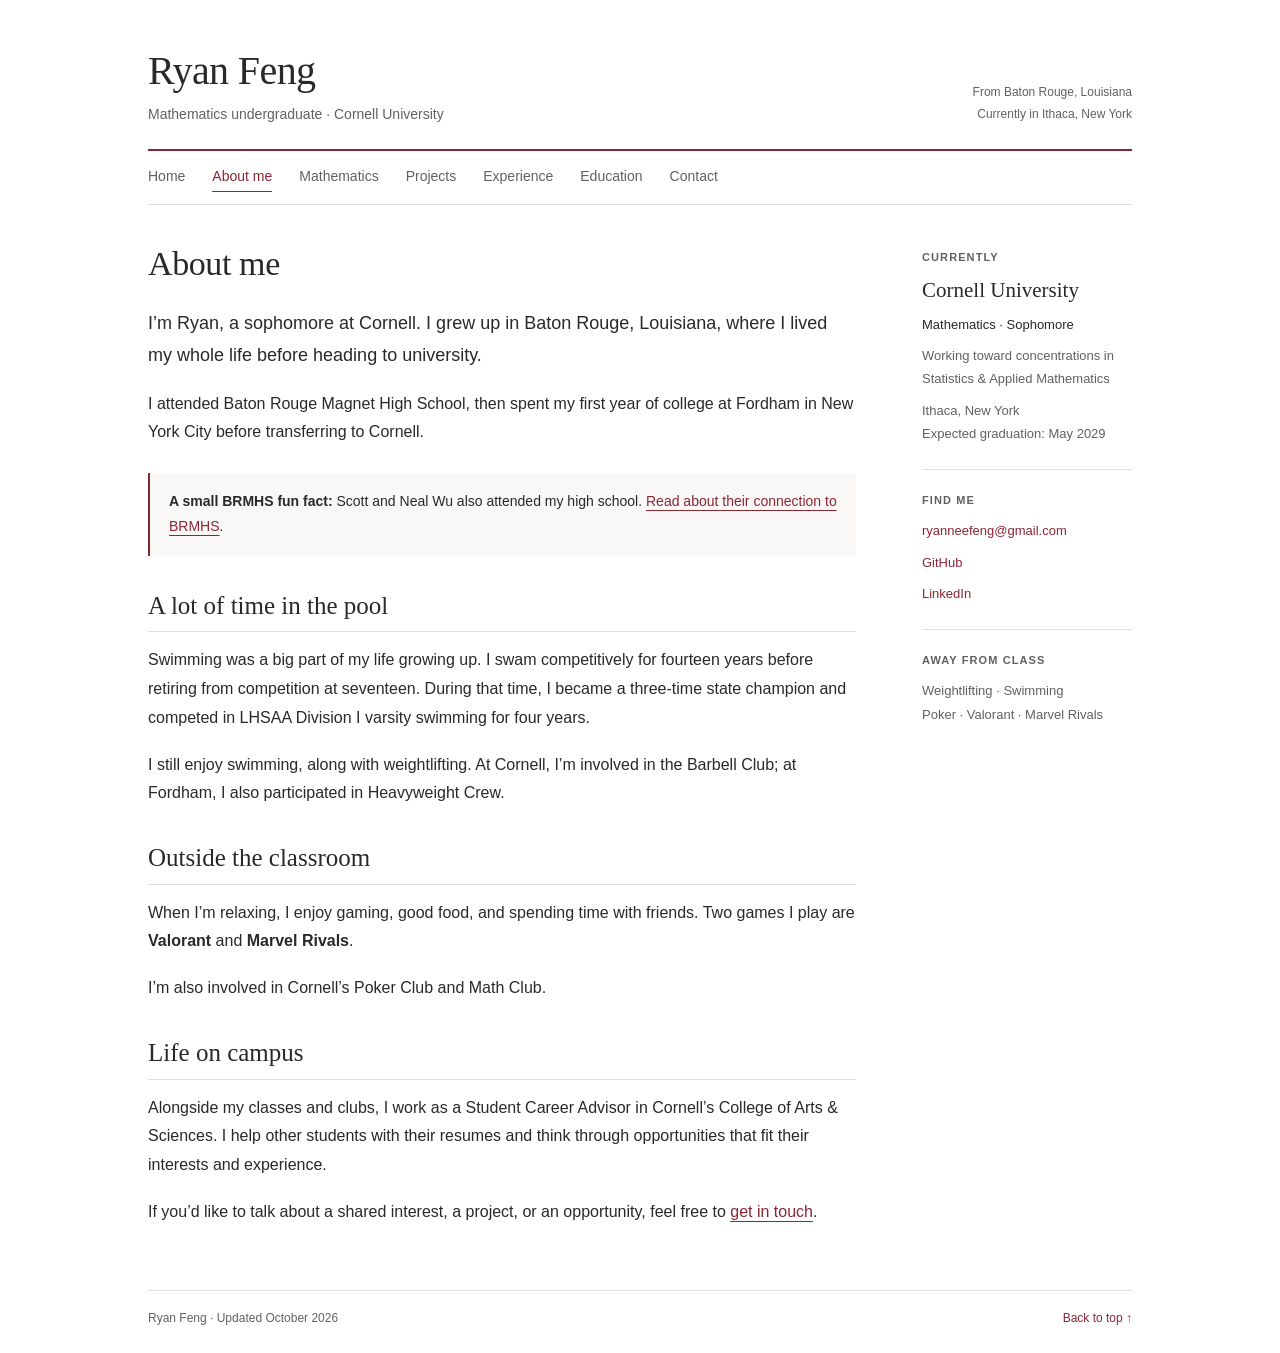
==== about.html @ 50cedf1b "Add files via upload" ====
<!doctype html>
<html lang="en">
<head>
  <meta charset="utf-8">
  <meta name="viewport" content="width=device-width, initial-scale=1">
  <meta name="description" content="Ryan Feng on growing up in Baton Rouge, competitive swimming, weightlifting, gaming, and life at Cornell.">
  <meta name="theme-color" content="#8b2635">
  <title>About me | Ryan Feng</title>
  <link rel="stylesheet" href="styles.css">
</head>
<body>
  <a class="skip-link" href="#main">Skip to content</a>
  <div class="site" id="top">
    <header class="site-header">
      <div>
        <a class="brand" href="index.html">Ryan Feng</a>
        <p class="affiliation">Mathematics undergraduate · Cornell University</p>
      </div>
      <p class="header-note">From Baton Rouge, Louisiana<br>Currently in Ithaca, New York</p>
    </header>
    <nav class="main-nav" aria-label="Main navigation">
        <a href="index.html">Home</a>
        <a href="about.html" aria-current="page">About me</a>
        <a href="mathematics.html">Mathematics</a>
        <a href="projects.html">Projects</a>
        <a href="experience.html">Experience</a>
        <a href="education.html">Education</a>
        <a href="contact.html">Contact</a>
    </nav>
    <div class="page-layout">
      <main id="main">
        <h1>About me</h1>
        <p class="lead">I’m Ryan, a sophomore at Cornell. I grew up in Baton Rouge, Louisiana, where I lived my whole life before heading to university.</p>
        <p>I attended Baton Rouge Magnet High School, then spent my first year of college at Fordham in New York City before transferring to Cornell.</p>
        <div class="note"><p><strong>A small BRMHS fun fact:</strong> Scott and Neal Wu also attended my high school. <a href="https://www.businessreport.com/news-roundup-baton-rouge-magnet-high-student-honored-for-winning-national-math-competition-convergys-set-to-hire-150-in-baton-rouge-downtown-traffic-shifting-for-north-boulevard-project/">Read about their connection to BRMHS</a>.</p></div>
        <h2>A lot of time in the pool</h2>
        <p>Swimming was a big part of my life growing up. I swam competitively for fourteen years before retiring from competition at seventeen. During that time, I became a three-time state champion and competed in LHSAA Division I varsity swimming for four years.</p>
        <p>I still enjoy swimming, along with weightlifting. At Cornell, I’m involved in the Barbell Club; at Fordham, I also participated in Heavyweight Crew.</p>
        <h2>Outside the classroom</h2>
        <p>When I’m relaxing, I enjoy gaming, good food, and spending time with friends. Two games I play are <strong>Valorant</strong> and <strong>Marvel Rivals</strong>.</p>
        <p>I’m also involved in Cornell’s Poker Club and Math Club.</p>
        <h2>Life on campus</h2>
        <p>Alongside my classes and clubs, I work as a Student Career Advisor in Cornell’s College of Arts &amp; Sciences. I help other students with their resumes and think through opportunities that fit their interests and experience.</p>
        <p>If you’d like to talk about a shared interest, a project, or an opportunity, feel free to <a href="contact.html">get in touch</a>.</p>
      </main>
      <aside class="sidebar" aria-label="Profile and contact details">
        <div class="sidebar-block">
          <p class="eyebrow">Currently</p>
          <p class="sidebar-title">Cornell University</p>
          <p>Mathematics · Sophomore</p>
          <p class="quiet">Working toward concentrations in Statistics &amp; Applied Mathematics</p>
          <p class="quiet">Ithaca, New York<br>Expected graduation: May 2029</p>
        </div>
        <div class="sidebar-block">
          <p class="eyebrow">Find me</p>
          <ul class="sidebar-links">
            <li><a href="mailto:ryanneefeng@gmail.com">ryanneefeng@gmail.com</a></li>
            <li><a href="https://github.com/ryanneefeng">GitHub</a></li>
            <li><a href="https://www.linkedin.com/in/ryanneefeng">LinkedIn</a></li>
          </ul>
        </div>
        <div class="sidebar-block">
          <p class="eyebrow">Away from class</p>
          <p class="quiet">Weightlifting · Swimming<br>Poker · Valorant · Marvel Rivals</p>
        </div>
      </aside>
    </div>
    <footer class="site-footer">
      <span>Ryan Feng · Updated October 2026</span>
      <a href="#top">Back to top ↑</a>
    </footer>
  </div>
</body>
</html>
---- styles.css ----
/* Shared styles for Ryan Feng's personal website. */
:root {
  --ink: #292929;
  --muted: #616161;
  --accent: #8b2635;
  --line: #e2dedb;
  --soft: #faf8f6;
  --serif: Georgia, "Times New Roman", serif;
  --sans: -apple-system, BlinkMacSystemFont, "Segoe UI", Roboto, Helvetica, Arial, sans-serif;
}

* { box-sizing: border-box; }
html { scroll-behavior: smooth; }
body { margin: 0; background: #fff; color: var(--ink); font: 16px/1.8 var(--sans); }
a { color: var(--accent); text-underline-offset: 4px; }
a:hover { text-decoration-thickness: 2px; }
a:focus-visible { outline: 2px solid var(--accent); outline-offset: 5px; }
::selection { background: #f1dce0; }
.skip-link { position: absolute; top: -80px; left: 18px; background: white; padding: 8px 14px; }
.skip-link:focus { top: 12px; z-index: 10; }
.site { max-width: 1080px; margin: 0 auto; padding: 48px 48px 24px; }
.site-header { display: flex; justify-content: space-between; align-items: flex-end; gap: 25px; padding-bottom: 22px; border-bottom: 2px solid var(--accent); }
.brand { font: 400 40px/1.15 var(--serif); color: var(--ink); text-decoration: none; letter-spacing: -.6px; }
.brand:hover { text-decoration: none; color: var(--accent); }
.affiliation { margin: 8px 0 0; color: var(--muted); font-size: 14px; }
.header-note { margin: 0 0 2px; color: var(--muted); font-size: 12px; text-align: right; }
.main-nav { display: flex; flex-wrap: wrap; gap: 8px 27px; padding: 13px 0; border-bottom: 1px solid var(--line); margin-bottom: 38px; }
.main-nav a { color: var(--muted); text-decoration: none; font-size: 14px; padding: 0 0 2px; }
.main-nav a:hover { color: var(--accent); }
.main-nav a[aria-current="page"] { color: var(--accent); box-shadow: 0 1px 0 var(--accent); }
.page-layout { display: grid; grid-template-columns: minmax(0, 1fr) 210px; gap: 66px; align-items: start; }
main { min-width: 0; }
h1 { font: 400 34px/1.25 var(--serif); letter-spacing: -.4px; margin: 0 0 21px; }
h2 { font: 400 25px/1.3 var(--serif); margin: 34px 0 14px; padding-bottom: 9px; border-bottom: 1px solid var(--line); }
h3 { font-size: 16px; line-height: 1.5; margin: 18px 0 6px; font-weight: 600; }
p { margin: 0 0 18px; }
strong { font-weight: 600; }
.lead { font-size: 18px; line-height: 1.8; }
.page-intro { color: var(--muted); }
.eyebrow { color: var(--muted); font-size: 11px; font-weight: 600; text-transform: uppercase; letter-spacing: .1em; margin: 0 0 10px; }
.sidebar { position: sticky; top: 28px; padding-top: 5px; font-size: 13px; }
.sidebar-block + .sidebar-block { margin-top: 24px; padding-top: 21px; border-top: 1px solid var(--line); }
.sidebar p { margin-bottom: 8px; }
.sidebar-title { font: 400 21px/1.35 var(--serif); }
.quiet { color: var(--muted); }
.sidebar-links { list-style: none; padding: 0; margin: 0; }
.sidebar-links li { margin: 0 0 8px; }
.sidebar-links a { overflow-wrap: anywhere; text-decoration: none; }
.sidebar-links a:hover { text-decoration: underline; }
.note { margin: 26px 0; padding: 16px 19px; border-left: 2px solid var(--accent); background: var(--soft); font-size: 14px; }
.note p:last-child { margin-bottom: 0; }
.explore { list-style: none; padding: 0; margin: 24px 0 0; }
.explore li { padding: 17px 0; border-top: 1px solid var(--line); }
.explore a { font-size: 16px; font-weight: 600; text-decoration: none; }
.explore a:hover { text-decoration: underline; }
.explore p { margin: 4px 0 0; color: var(--muted); font-size: 14px; }
.small { font-size: 13px; color: var(--muted); }
.entry + .entry { margin-top: 38px; }
.entry-header { display: flex; justify-content: space-between; align-items: baseline; flex-wrap: wrap; gap: 3px 18px; }
.entry-header h2 { margin: 0; padding: 0; border: none; }
.entry-date { font-size: 12px; color: var(--muted); white-space: nowrap; font-variant-numeric: tabular-nums; }
.entry-meta { font-size: 13px; color: var(--muted); margin: 7px 0 15px; }
.entry-list { padding-left: 21px; margin: 10px 0 19px; }
.entry-list li { margin-bottom: 10px; padding-left: 3px; }
.project-link { display: inline-block; font-size: 14px; margin-top: 2px; }
.topic-list { margin: 0; }
.topic-list dt { margin-top: 23px; font-weight: 600; }
.topic-list dd { margin: 6px 0 0; }
.course-list { list-style: none; padding: 0; margin: 14px 0 24px; }
.course-list li { display: flex; gap: 17px; margin: 8px 0; font-size: 14px; }
.course-code { flex: 0 0 86px; color: var(--muted); font-size: 12px; padding-top: 3px; font-variant-numeric: tabular-nums; }
.contact-options { margin: 25px 0; }
.contact-option { border-top: 1px solid var(--line); padding: 17px 0; }
.contact-option h2 { font: 600 15px/1.5 var(--sans); margin: 0 0 6px; padding: 0; border: 0; }
.contact-option p { margin: 0; overflow-wrap: anywhere; }
.site-footer { display: flex; justify-content: space-between; flex-wrap: wrap; gap: 10px; margin-top: 45px; padding: 17px 0 0; border-top: 1px solid var(--line); color: var(--muted); font-size: 12px; }
.site-footer a { text-decoration: none; }

@media (max-width: 850px) {
  .site { padding: 34px 29px 22px; }
  .page-layout { grid-template-columns: minmax(0, 1fr) 190px; gap: 35px; }
  .header-note { display: none; }
  .main-nav { gap: 9px 23px; }
}

@media (max-width: 650px) {
  .site { padding: 27px 22px 20px; }
  .brand { font-size: 34px; }
  .affiliation { font-size: 13px; }
  .main-nav { gap: 10px 21px; margin-bottom: 29px; }
  .main-nav a { font-size: 13px; }
  .page-layout { display: flex; flex-direction: column; gap: 35px; }
  h1 { font-size: 30px; }
  h2 { font-size: 23px; }
  .lead { font-size: 17px; }
  .sidebar { position: static; width: 100%; border-top: 1px solid var(--line); padding-top: 22px; }
  .sidebar-block + .sidebar-block { margin-top: 18px; padding-top: 17px; }
  .sidebar-links { display: flex; flex-wrap: wrap; gap: 7px 20px; }
  .sidebar-links li { margin: 0; }
  .entry-header { display: block; }
  .entry-date { display: block; margin-top: 5px; }
  .course-list li { gap: 10px; }
  .course-code { flex-basis: 80px; }
  .site-footer { margin-top: 32px; }
}

@media (prefers-reduced-motion: reduce) { html { scroll-behavior: auto; } }

@media print {
  body { color: #000; font-size: 11pt; }
  .site { max-width: none; padding: 0; }
  .page-layout { display: block; }
  .main-nav, .sidebar, .skip-link, .header-note { display: none; }
  .site-header { margin-bottom: 24px; }
  .note { background: none; }
  h2, h3 { break-after: avoid; }
  .entry-header { break-after: avoid; }
  a { color: #000; }
}
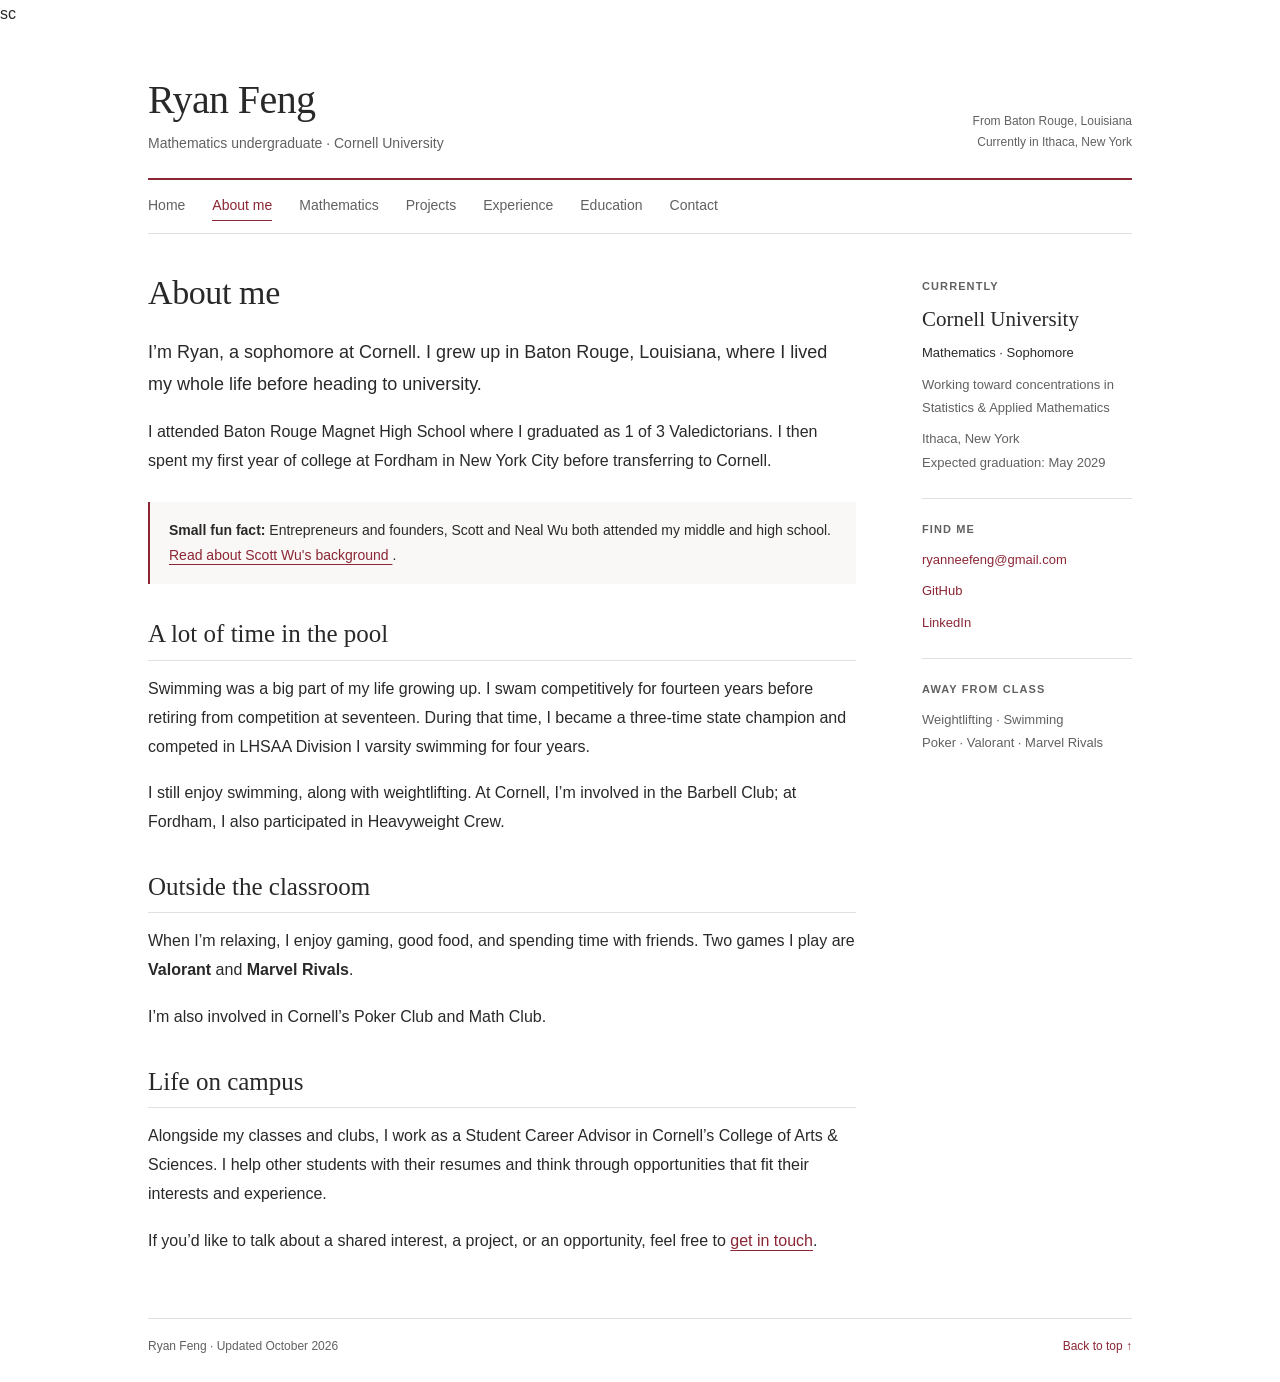
==== commit 02382fad: "Revise About me section with new details Updated personal achievements and fun facts in the About se" ====
--- a/about.html
+++ b/about.html
@@ -8,7 +8,7 @@
   <title>About me | Ryan Feng</title>
   <link rel="stylesheet" href="styles.css">
 </head>
-<body>
+<body>sc
   <a class="skip-link" href="#main">Skip to content</a>
   <div class="site" id="top">
     <header class="site-header">
@@ -31,8 +31,8 @@
       <main id="main">
         <h1>About me</h1>
         <p class="lead">I’m Ryan, a sophomore at Cornell. I grew up in Baton Rouge, Louisiana, where I lived my whole life before heading to university.</p>
-        <p>I attended Baton Rouge Magnet High School, then spent my first year of college at Fordham in New York City before transferring to Cornell.</p>
-        <div class="note"><p><strong>A small BRMHS fun fact:</strong> Scott and Neal Wu also attended my high school. <a href="https://www.businessreport.com/news-roundup-baton-rouge-magnet-high-student-honored-for-winning-national-math-competition-convergys-set-to-hire-150-in-baton-rouge-downtown-traffic-shifting-for-north-boulevard-project/">Read about their connection to BRMHS</a>.</p></div>
+        <p>I attended Baton Rouge Magnet High School where I graduated as 1 of 3 Valedictorians. I then spent my first year of college at Fordham in New York City before transferring to Cornell.</p>
+        <div class="note"><p><strong> Small fun fact:</strong> Entrepreneurs and founders, Scott and Neal Wu both attended my middle and high school. <a href="https://en.wikipedia.org/wiki/Scott_Wu">Read about Scott Wu's background </a>.</p></div>
         <h2>A lot of time in the pool</h2>
         <p>Swimming was a big part of my life growing up. I swam competitively for fourteen years before retiring from competition at seventeen. During that time, I became a three-time state champion and competed in LHSAA Division I varsity swimming for four years.</p>
         <p>I still enjoy swimming, along with weightlifting. At Cornell, I’m involved in the Barbell Club; at Fordham, I also participated in Heavyweight Crew.</p>
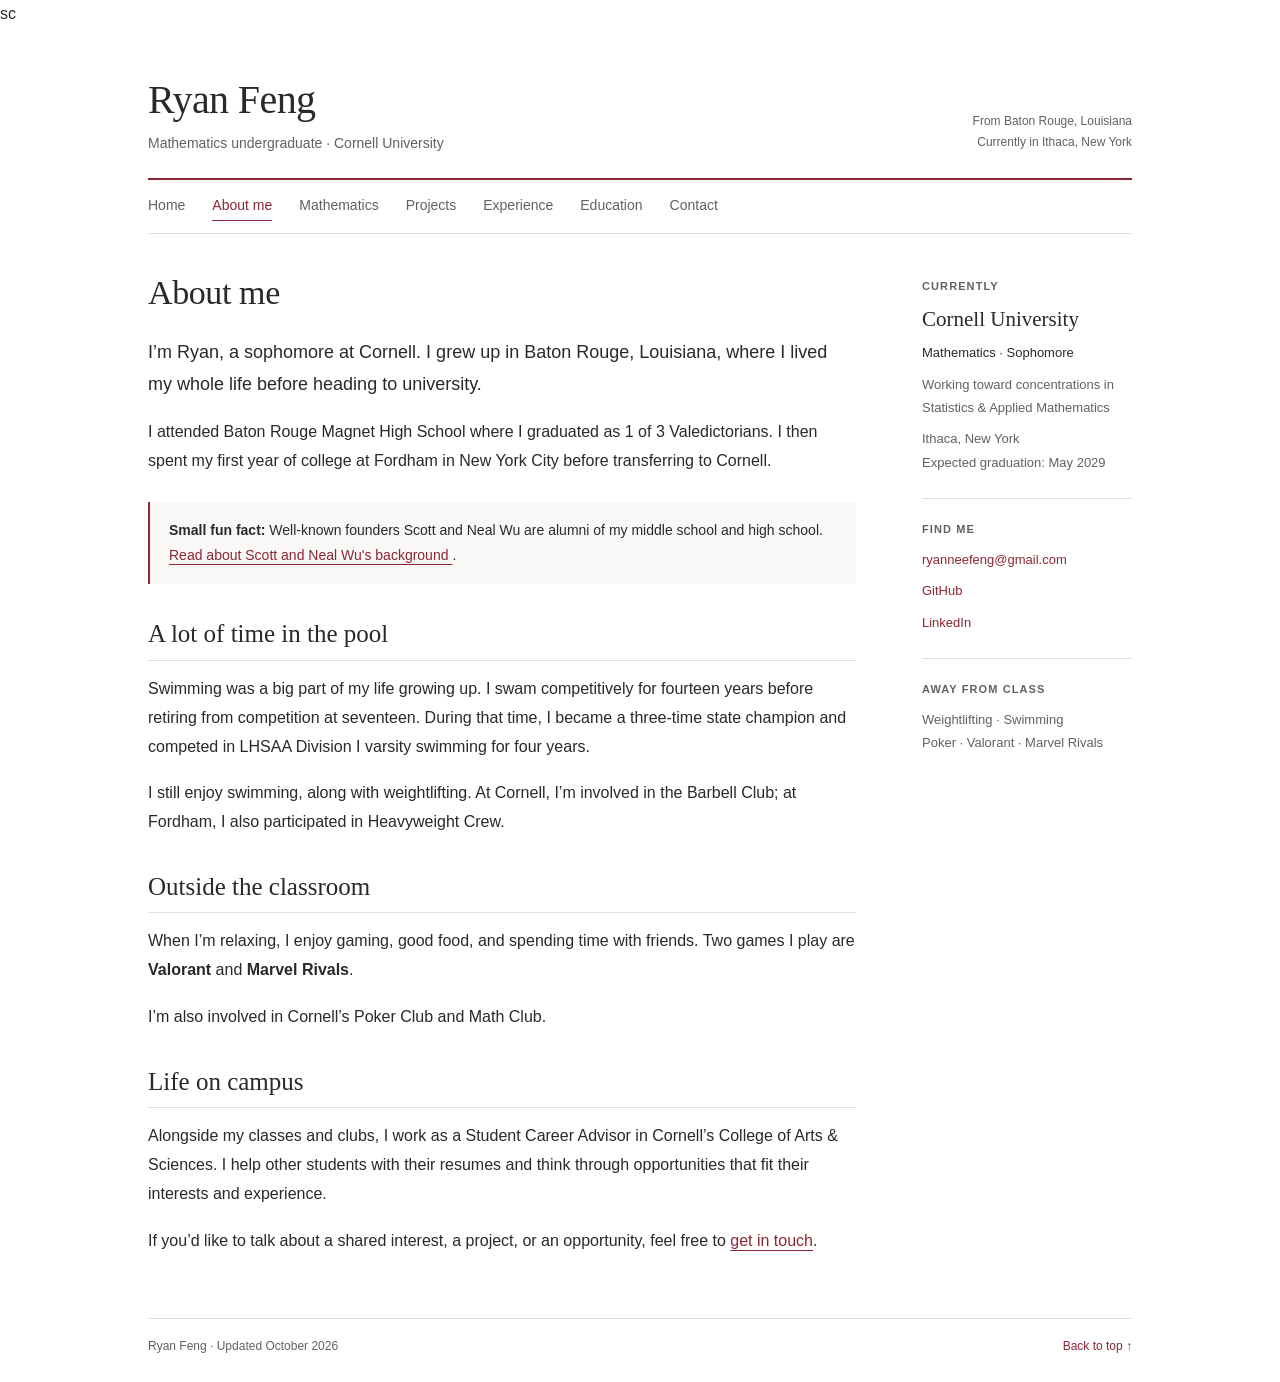
==== commit b09a5410: "Update fun fact about Scott and Neal Wu" ====
--- a/about.html
+++ b/about.html
@@ -32,7 +32,7 @@
         <h1>About me</h1>
         <p class="lead">I’m Ryan, a sophomore at Cornell. I grew up in Baton Rouge, Louisiana, where I lived my whole life before heading to university.</p>
         <p>I attended Baton Rouge Magnet High School where I graduated as 1 of 3 Valedictorians. I then spent my first year of college at Fordham in New York City before transferring to Cornell.</p>
-        <div class="note"><p><strong> Small fun fact:</strong> Entrepreneurs and founders, Scott and Neal Wu both attended my middle and high school. <a href="https://en.wikipedia.org/wiki/Scott_Wu">Read about Scott Wu's background </a>.</p></div>
+        <div class="note"><p><strong> Small fun fact:</strong> Well-known founders Scott and Neal Wu are alumni of my middle school and high school. <a href="https://en.wikipedia.org/wiki/Scott_Wu">Read about Scott and Neal Wu's background </a>.</p></div>
         <h2>A lot of time in the pool</h2>
         <p>Swimming was a big part of my life growing up. I swam competitively for fourteen years before retiring from competition at seventeen. During that time, I became a three-time state champion and competed in LHSAA Division I varsity swimming for four years.</p>
         <p>I still enjoy swimming, along with weightlifting. At Cornell, I’m involved in the Barbell Club; at Fordham, I also participated in Heavyweight Crew.</p>
